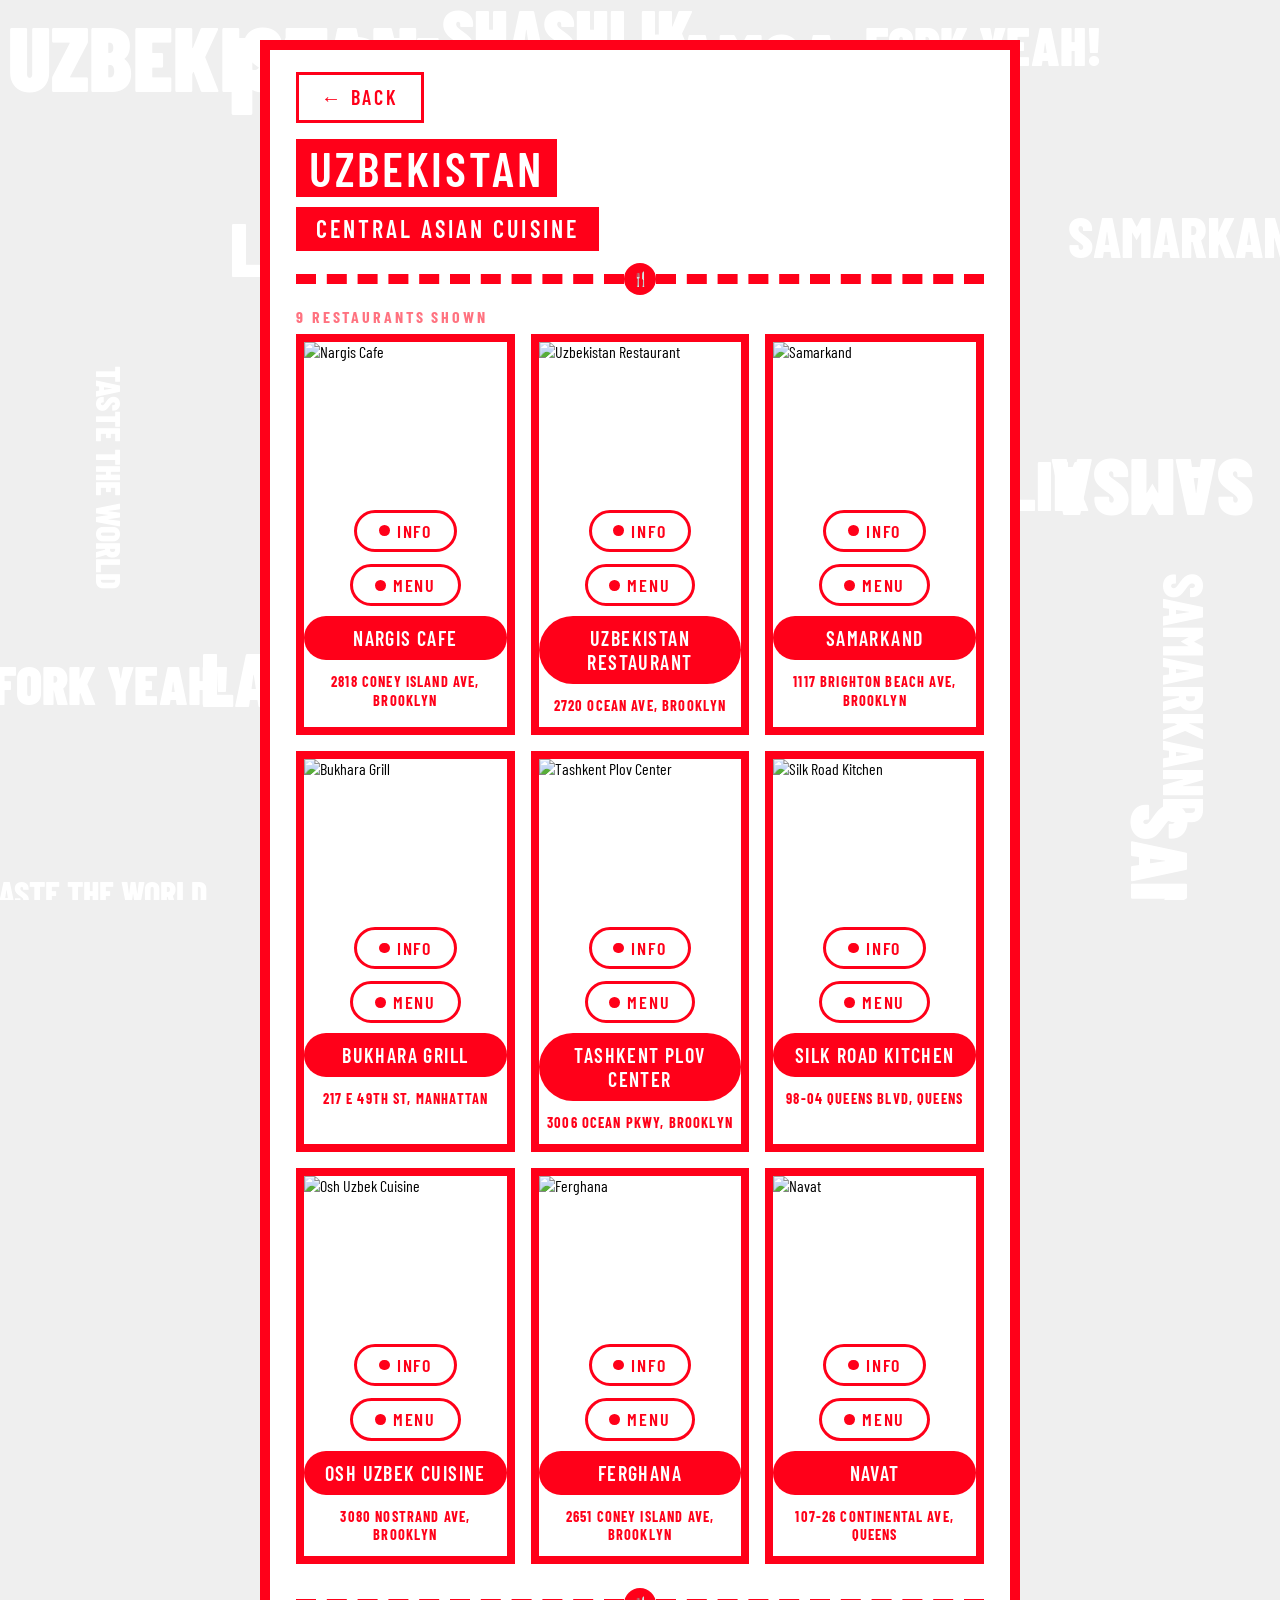
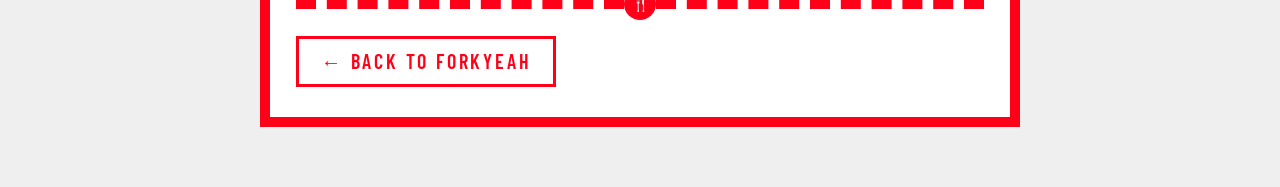
==== uzbekistan.html @ 40f298b9 "css changes" ====
<!DOCTYPE html>
<html lang="en">
<head>
  <meta charset="UTF-8">
  <meta http-equiv="X-UA-Compatible" content="IE=edge">
  <meta name="viewport" content="width=device-width, initial-scale=1.0">
  <title>ForkYeah — Uzbekistan Restaurants</title>

  <link rel="preconnect" href="https://fonts.googleapis.com">
  <link href="https://fonts.googleapis.com/css2?family=Barlow+Condensed:wght@400;600;700;800;900&display=swap" rel="stylesheet">
  <link rel="stylesheet" href="css/style.css">

  <style>
    /* ── Top bar: back left ── */
    .card-nav {
      display: flex;
      align-items: center;
      justify-content: space-between;
      margin-bottom: 1rem;
    }

    .back-btn {
      display: inline-flex;
      align-items: center;
      gap: 0.5em;
      background: transparent;
      color: var(--red);
      font-family: var(--font);
      font-weight: 600;
      font-size: 1.25rem;
      letter-spacing: 0.14em;
      text-transform: uppercase;
      border: 0.1875rem solid var(--red);
      padding: 0.5em 1.1em;
      cursor: pointer;
      text-decoration: none;
      transition: background 0.2s, color 0.2s;
    }

    .back-btn:hover { 
      background: #ff0026; 
      color: #fff;
    }


    /* ── Header: UZBEKISTAN always above badge ── */
    .header-left {
      display: flex;
      flex-direction: column;
      align-items: flex-start;
      gap: 0.35rem;
    }

    /* ── Nine-up grid ── */
    .nine-grid {
      display: grid;
      grid-template-columns: repeat(3, 1fr);
      gap: 1rem;
    }

    /* ── Card internals — all rem/em ── */
    .rest-card-photo {
      width: 100%;
      height: 10rem;
      overflow: hidden;
    }

    .rest-card-photo img {
      width: 100%;
      height: 100%;
      object-fit: cover;
      display: block;
      transition: transform 0.4s ease;
    }

    .rest-card:hover .rest-card-photo img { transform: scale(1.04); }

    .rest-card-actions {
      display: flex;
      justify-content: center;
      gap: 0.75rem;
      padding: 0.5em 0.5em 0;
      flex-wrap: wrap;
    }

    .pill-btn {
      display: flex;
      align-items: center;
      gap: 0.4em;
      border: 0.1875rem solid var(--red);
      background: transparent;
      color: var(--red);
      font-family: var(--font);
      font-weight: 600;
      font-size: clamp(0.75rem, 1.5vw, 1.125rem);
      letter-spacing: 0.1em;
      text-transform: uppercase;
      padding: 0.4em 1.2em;
      border-radius: 2.5em;
      cursor: pointer;
      transition: all 0.25s ease;
      white-space: nowrap;
    }

    .pill-btn:hover {
      background: var(--red);
      color: #fff;
    }

    .pill-dot {
      width: 0.6em;
      height: 0.6em;
      background: currentColor;
      border-radius: 50%;
      flex-shrink: 0;
    }

    .rest-card-name {
      display: block;
      margin: 0.625rem auto;
      font-weight: 600;
      font-size: clamp(0.75rem, 1.8vw, 1.25rem);
      letter-spacing: 0.07em;
      text-transform: uppercase;
      color: #fff;
      background: var(--red);
      padding: 0.5em 0.75em;
      border-radius: 2.5em;
      text-align: center;
      line-height: 1.2;
    }

    .rest-card-addr {
      text-align: center;
      font-weight: 700;
      font-size: clamp(0.65rem, 1.3vw, 0.9rem);
      letter-spacing: 0.08em;
      text-transform: uppercase;
      color: var(--red);
      padding: 0.2em 0.5em 0.75em;
      line-height: 1.3;
    }

    .count-label {
      font-family: var(--font);
      font-weight: 700;
      font-size: 1rem;
      letter-spacing: 0.18em;
      text-transform: uppercase;
      color: var(--red);
      opacity: 0.55;
      margin-bottom: 0.5rem;
    }

    /* ── Responsive ── */
    @media (max-width: 600px) {
      .nine-grid {
        grid-template-columns: 1fr 1fr;
        gap: 0.75rem;
      }

      .rest-card-photo { height: 7.5rem; }

      .back-btn, {
        font-size: 1rem;
        padding: 0.45em 0.9em;
      }
    }

    @media (max-width: 380px) {
      .nine-grid { grid-template-columns: 1fr; }
      .rest-card-photo { height: 11rem; }
    }
  </style>
</head>

<body>

  <div id="bg"></div>

  <section class="page-card">
    <div class="content">

      <div class="card-nav">
        <a href="index.html" class="back-btn">← BACK</a>
      </div>

      <div class="header-row">
        <div class="header-left">
          <div class="title-block"><h1>UZBEKISTAN</h1></div>
          <div class="loc-badge">CENTRAL ASIAN CUISINE</div>
        </div>
      </div>

      <div class="divider">
        <div class="dash"></div>
        <div class="fork-dot">🍴</div>
        <div class="dash"></div>
      </div>

      <p class="count-label">9 RESTAURANTS SHOWN</p>

      <div class="nine-grid">

        <!-- 1. Nargis Cafe -->
        <div class="rest-card">
          <div class="rest-card-photo">
            <img src="https://images.unsplash.com/photo-1504674900247-0877df9cc836?w=400&q=80" alt="Nargis Cafe">
          </div>
          <div class="rest-card-actions">
            <button class="pill-btn" type="button"><span class="pill-dot"></span> info</button>
            <button class="pill-btn" type="button"><span class="pill-dot"></span> menu</button>
          </div>
          <div class="rest-card-name">NARGIS CAFE</div>
          <div class="rest-card-addr">2818 CONEY ISLAND AVE, BROOKLYN</div>
        </div>

        <!-- 2. Uzbekistan Restaurant -->
        <div class="rest-card">
          <div class="rest-card-photo">
            <img src="https://images.unsplash.com/photo-1467003909585-2f8a72700288?w=400&q=80" alt="Uzbekistan Restaurant">
          </div>
          <div class="rest-card-actions">
            <button class="pill-btn" type="button"><span class="pill-dot"></span> info</button>
            <button class="pill-btn" type="button"><span class="pill-dot"></span> menu</button>
          </div>
          <div class="rest-card-name">UZBEKISTAN RESTAURANT</div>
          <div class="rest-card-addr">2720 OCEAN AVE, BROOKLYN</div>
        </div>

        <!-- 3. Samarkand -->
        <div class="rest-card">
          <div class="rest-card-photo">
            <img src="https://images.unsplash.com/photo-1565299624946-b28f40a0ae38?w=400&q=80" alt="Samarkand">
          </div>
          <div class="rest-card-actions">
            <button class="pill-btn" type="button"><span class="pill-dot"></span> info</button>
            <button class="pill-btn" type="button"><span class="pill-dot"></span> menu</button>
          </div>
          <div class="rest-card-name">SAMARKAND</div>
          <div class="rest-card-addr">1117 BRIGHTON BEACH AVE, BROOKLYN</div>
        </div>

        <!-- 4. Bukhara Grill -->
        <div class="rest-card">
          <div class="rest-card-photo">
            <img src="https://images.unsplash.com/photo-1555939594-58d7cb561ad1?w=400&q=80" alt="Bukhara Grill">
          </div>
          <div class="rest-card-actions">
            <button class="pill-btn" type="button"><span class="pill-dot"></span> info</button>
            <button class="pill-btn" type="button"><span class="pill-dot"></span> menu</button>
          </div>
          <div class="rest-card-name">BUKHARA GRILL</div>
          <div class="rest-card-addr">217 E 49TH ST, MANHATTAN</div>
        </div>

        <!-- 5. Tashkent Plov Center -->
        <div class="rest-card">
          <div class="rest-card-photo">
            <img src="https://images.unsplash.com/photo-1547592180-85f173990554?w=400&q=80" alt="Tashkent Plov Center">
          </div>
          <div class="rest-card-actions">
            <button class="pill-btn" type="button"><span class="pill-dot"></span> info</button>
            <button class="pill-btn" type="button"><span class="pill-dot"></span> menu</button>
          </div>
          <div class="rest-card-name">TASHKENT PLOV CENTER</div>
          <div class="rest-card-addr">3006 OCEAN PKWY, BROOKLYN</div>
        </div>

        <!-- 6. Silk Road Kitchen -->
        <div class="rest-card">
          <div class="rest-card-photo">
            <img src="https://images.unsplash.com/photo-1414235077428-338989a2e8c0?w=400&q=80" alt="Silk Road Kitchen">
          </div>
          <div class="rest-card-actions">
            <button class="pill-btn" type="button"><span class="pill-dot"></span> info</button>
            <button class="pill-btn" type="button"><span class="pill-dot"></span> menu</button>
          </div>
          <div class="rest-card-name">SILK ROAD KITCHEN</div>
          <div class="rest-card-addr">98-04 QUEENS BLVD, QUEENS</div>
        </div>

        <!-- 7. Osh Uzbek Cuisine -->
        <div class="rest-card">
          <div class="rest-card-photo">
            <img src="https://images.unsplash.com/photo-1512058564366-18510be2db19?w=400&q=80" alt="Osh Uzbek Cuisine">
          </div>
          <div class="rest-card-actions">
            <button class="pill-btn" type="button"><span class="pill-dot"></span> info</button>
            <button class="pill-btn" type="button"><span class="pill-dot"></span> menu</button>
          </div>
          <div class="rest-card-name">OSH UZBEK CUISINE</div>
          <div class="rest-card-addr">3080 NOSTRAND AVE, BROOKLYN</div>
        </div>

        <!-- 8. Ferghana -->
        <div class="rest-card">
          <div class="rest-card-photo">
            <img src="https://images.unsplash.com/photo-1540189549336-e6e99c3679fe?w=400&q=80" alt="Ferghana">
          </div>
          <div class="rest-card-actions">
            <button class="pill-btn" type="button"><span class="pill-dot"></span> info</button>
            <button class="pill-btn" type="button"><span class="pill-dot"></span> menu</button>
          </div>
          <div class="rest-card-name">FERGHANA</div>
          <div class="rest-card-addr">2651 CONEY ISLAND AVE, BROOKLYN</div>
        </div>

        <!-- 9. Navat -->
        <div class="rest-card">
          <div class="rest-card-photo">
            <img src="https://images.unsplash.com/photo-1563245372-f21724e3856d?w=400&q=80" alt="Navat">
          </div>
          <div class="rest-card-actions">
            <button class="pill-btn" type="button"><span class="pill-dot"></span> info</button>
            <button class="pill-btn" type="button"><span class="pill-dot"></span> menu</button>
          </div>
          <div class="rest-card-name">NAVAT</div>
          <div class="rest-card-addr">107-26 CONTINENTAL AVE, QUEENS</div>
        </div>

      </div>

      <div class="divider" style="margin-top:1.5rem;">
        <div class="dash"></div>
        <div class="fork-dot">🍴</div>
        <div class="dash"></div>
      </div>

      <div style="display:flex; justify-content:space-between; align-items:center; margin-top:1rem; flex-wrap:wrap; gap:0.75rem;">
        <a href="index.html" class="back-btn">← BACK TO FORKYEAH</a>
      </div>

    </div>
  </section>

  <script>
    (function () {
      const bg = document.getElementById('bg');
      const vw = Math.max(window.innerWidth, 1200);
      const words = [
        { t: 'UZBEKISTAN', s: 90, w: 900 },
        { t: 'PLOV', s: 110, w: 900 },
        { t: 'SHASHLIK', s: 70, w: 900 },
        { t: 'SAMSA', s: 80, w: 900 },
        { t: 'FORK YEAH!', s: 54, w: 900 },
        { t: 'LAGMAN', s: 75, w: 900 },
        { t: 'NON', s: 100, w: 900 },
        { t: 'TASHKENT', s: 60, w: 800 },
        { t: 'SAMARKAND', s: 56, w: 800 },
        { t: 'TASTE THE WORLD', s: 34, w: 800 },
      ];
      const COLS = 6, ROWS = 18;
      const cw = vw / COLS, ch = 220;
      let idx = 0;
      for (let r = 0; r < ROWS; r++) {
        for (let c = 0; c < COLS; c++) {
          if (Math.random() < 0.1) continue;
          const item = words[idx++ % words.length];
          const el = document.createElement('div');
          el.className = 'bw';
          el.textContent = item.t;
          el.style.fontSize = item.s + 'px';
          el.style.fontWeight = item.w;
          const jx = (Math.random() - 0.5) * cw * 0.18;
          const jy = (Math.random() - 0.5) * ch * 0.18;
          el.style.left = (c * cw + jx) + 'px';
          el.style.top = (r * ch + jy) + 'px';
          const rots = [0, 0, 0, 90, -90, 180];
          const rot = rots[Math.floor(Math.random() * rots.length)];
          if (rot) el.style.transform = `rotate(${rot}deg)`;
          bg.appendChild(el);
        }
      }
    }());
  </script>

</body>
</html>
---- css/style.css ----
/* ─────────────────────────────────────────────
  FORKYEAH — Global Stylesheet
  Font: Barlow Condensed (loaded in HTML head)
  Primary: #E8192C  |  BG: #EFEFEF
───────────────────────────────────────────── */


*, *::before, *::after {
 margin: 0;
 padding: 0;
 box-sizing: border-box;
}


:root {
 --red:  #ff0019;
 --gray: #ffffff;
 --font: 'Barlow Condensed', sans-serif;
 --card-width: 760px;       /* layout max — intentionally px */
 --border-thick: 0.625rem;  /* 10px → scales with root font */
 --border-mid:   0.5rem;    /* 8px  */
 --border-thin:  0.25rem;   /* 4px  */
}


html, body {
 font-family: var(--font);
 background: #EFEFEF;
 min-height: 100vh;
}


body {
 display: flex;
 flex-direction: column;
 align-items: center;
 padding: 2.5rem 1.25rem 3.75rem;
 gap: 2.25rem;
 position: relative;
 overflow-x: hidden;
}


/* ─── Background wallpaper ────────────────── */
#bg {
 position: fixed;
 inset: 0;
 pointer-events: none;
 z-index: 0;
 overflow: hidden;
}


.bw {
 position: absolute;
 font-family: var(--font);
 font-weight: 900;
 color: var(--gray);
 text-transform: uppercase;
 white-space: nowrap;
 line-height: 1;
 user-select: none;
}


/* ─── Page card ───────────────────────────── */
.page-card {
 position: relative;
 z-index: 1;
 background: #fff;
 border: var(--border-thick) solid var(--red);
 width: var(--card-width);
 max-width: 100%;
}


/* ─── Content padding ─────────────────────── */
.content {
 padding: 1.375rem 1.625rem 1.875rem;
}


/* ─── Header row ──────────────────────────── */
.header-row {
 display: flex;
 justify-content: space-between;
 align-items: flex-start;
 margin-bottom: 0.75rem;
}


.title-block {
 display: inline-block;
 background: var(--red);
 padding: 0.3125em 0.8125em;
}


.title-block h1 {
 font-weight: 600;
 font-size: 3rem;
 color: #fff;
 text-transform: uppercase;
 letter-spacing: 0.06em;
 line-height: 1;
}


.sub-block {
 display: inline-block;
 background: var(--red);
 padding: 0.3125em 0.8125em;
}


.sub-block p {
 font-weight: 600;
 font-size: 3rem;
 color: #fff;
 text-transform: uppercase;
 letter-spacing: 0.08em;
 line-height: 1;
}


.loc-badge {
 display: inline-block;
 color: white;
 font-weight: 600;
 background-color: #ff0019;
 font-size: 1.5rem;
 letter-spacing: 0.13em;
 padding: 0.3125em 0.8125em;
 text-transform: uppercase;
 margin-top: 0.25rem;
}


.page-num {
 text-align: center;
 color: var(--red);
 font-weight: 600;
 line-height: 1;
 padding-top: 0.5rem;
 flex-shrink: 0;
}


.page-num .n {
 display: block;
 font-size: 5.75rem;
 letter-spacing: -0.03em;
 line-height: 0.88;
}


.page-num .p {
 display: block;
 font-size: 1.25rem;
 letter-spacing: 0.35em;
 font-weight: 800;
 margin-top: 0.1875rem;
}


/* ─── Dashed divider ──────────────────────── */
.divider {
 display: flex;
 align-items: center;
 margin: 0.75rem 0;
}


.dash {
 flex: 1;
 border-top: var(--border-thick) dashed var(--red);
}


.fork-dot {
 width: 2rem;
 height: 2rem;
 background: var(--red);
 border-radius: 50%;
 display: flex;
 align-items: center;
 justify-content: center;
 color: #fff;
 font-size: 0.875rem;
 flex-shrink: 0;
}


/* ─── Page 01: Map wrappers ───────────────── */
.map-wrapper {
 border: var(--border-thick) solid var(--red);
 overflow: hidden;
 margin-bottom: 1rem;
 height: 20rem;
}


forkyeah-map {
 --map-width: 100%;
 --map-height: 100%;
 display: block;
 width: 100%;
 height: 100%;
}


.map-placeholder {
 border: var(--border-thick) solid var(--red);
 height: 15rem;
 display: flex;
 align-items: center;
 justify-content: center;
}


.map-placeholder span {
 font-family: var(--font);
 font-weight: 900;
 font-size: 2.625rem;
 color: var(--red);
 text-transform: uppercase;
 letter-spacing: 0.08em;
}


/* ─── Page 02: Restaurant rows ────────────── */
.restaurants {
 display: flex;
 flex-direction: column;
 gap: 0.875rem;
}


/* FIX: fixed height (not min-height) so opening a dropdown
   never pushes the rows below it downward */
.r-row {
 position: relative;
 height: 12.5rem;           /* fixed — dropdowns float over content */
 overflow: visible;         /* let the absolute dropdown escape the row */
}


.r-photo {
 position: absolute;
 border: 3px solid var(--red);
 overflow: hidden;
 width: 13.125rem;
 height: 12.5rem;
 z-index: 2;
}


.r-photo img {
 width: 100%;
 height: 100%;
 object-fit: cover;
 display: block;
 transition: transform 0.4s ease;
}


.r-photo:hover img {
 transform: scale(1.04);
}


/* Photo on right, label on left */
.row-right .r-photo {
 right: 0;
 top: 0;
}


/* Photo on left, label on right */
.row-left .r-photo {
 left: 0;
 top: 4px;
}


.r-info-box {
 position: absolute;
 display: flex;
 flex-direction: column;
 z-index: 4;
 overflow: visible;         /* FIX: let absolute dropdown escape */
}


.r-info-left {
 left: 2rem;
 top: 50%;
 transform: translateY(-50%);
 align-items: flex-start;
 width: 18rem;
}


.r-info-right {
 right: 1.25rem;
 top: 50%;
 transform: translateY(-50%);
 align-items: flex-end;
 width: 18rem;
}


.r-label {
 position: relative;
 border: 2px solid var(--red);
 background: #fff;
 color: var(--red);
 font-weight: 600;
 font-size: 1.5rem;
 letter-spacing: 0.13em;
 padding: 0.3125em 0.8125em;
 text-transform: uppercase;
 white-space: nowrap;
 display: inline-flex;
 align-items: center;
 gap: 0.5em;
 z-index: 5;
 cursor: pointer;
 transition: background 0.25s ease, color 0.25s ease;
 font-family: var(--font);
}


.r-label:hover,
.r-label.active {
 background: var(--red);
 color: #fff;
}


.r-arr {
 font-size: 0.5625em;
}


/* FIX: absolutely positioned so it overlays the page below
   instead of pushing it down */
.r-dropdown {
 position: absolute;       /* FIX: was in flow; now floats */
 top: 100%;
 left: 0;
 width: 100%;
 z-index: 20;

 /* hidden state */
 max-height: 0;
 overflow: hidden;
 opacity: 0;
 pointer-events: none;
 transform: translateY(-6px);
 transition:
   max-height 0.35s ease,
   opacity 0.3s ease,
   transform 0.3s ease,
   padding 0.3s ease;

 background: #fff;
 border: 2px solid var(--red);
 color: var(--red);
 font-size: 0.95rem;
 font-weight: 600;
 line-height: 1.4;
 letter-spacing: 0.03em;
 padding: 0 0.875rem;
}


/* right-side label: align dropdown to right edge */
.r-info-right .r-dropdown {
 left: auto;
 right: 0;
 text-align: left;
}


.r-dropdown.open {
 max-height: 220px;
 opacity: 1;
 pointer-events: auto;
 transform: translateY(0);
 padding: 0.875rem;
 margin-top: 0.2rem;
}


.r-dropdown-title {
 font-size: 1.1rem;
 font-weight: 700;
 letter-spacing: 0.08em;
 margin-bottom: 0.5rem;
 text-transform: uppercase;
}


.r-dropdown-line + .r-dropdown-line {
 margin-top: 0.35rem;
}


/* Connector lines — injected by JS */
.r-line {
 position: absolute;
 height: 2px;
 background: var(--red);
 z-index: 1;
}


.r-dot {
 position: absolute;
 width: 0.5rem;
 height: 0.5rem;
 background: var(--red);
 border-radius: 50%;
 z-index: 3;
 transform: translate(-50%, -50%);
}


/* ─── Page 03: Globe section ──────────────── */
.globe-section {
 display: flex;
 align-items: center;
 justify-content: center;
 gap: 1.25rem;
 padding: 1rem 0;
}


.globe-col-labels {
 display: flex;
 flex-direction: column;
 gap: 1.625rem;
 align-items: flex-end;
}


.globe-col-right {
 align-items: flex-start;
}


/* FIX: relative so the absolute dropdown anchors to it */
.g-info-box {
 position: relative;
 width: 100%;
}


.g-label {
 border: var(--border-thin) solid var(--red);
 background: #fff;
 color: var(--red);
 font-weight: 600;
 font-size: 1.5rem;
 letter-spacing: 0.12em;
 padding: 0.3125em 0.8125em;
 text-transform: uppercase;
 white-space: nowrap;
 display: flex;
 align-items: center;
 justify-content: center;
 gap: 0.5em;
 cursor: pointer;
 transition: background 0.25s ease, color 0.25s ease;
 width: 100%;
 font-family: var(--font);
}


.g-label:hover,
.g-label.active {
 background: var(--red);
 color: #fff;
}


/* FIX: absolutely positioned so it overlays the globe/page
   instead of pushing the globe section around */
.g-dropdown {
 position: absolute;       /* FIX: was in flow; now floats */
 top: 100%;
 left: 0;
 width: 100%;
 z-index: 20;

 /* hidden state */
 max-height: 0;
 overflow: hidden;
 opacity: 0;
 pointer-events: none;
 transform: translateY(-6px);
 transition:
   max-height 0.35s ease,
   opacity 0.3s ease,
   transform 0.3s ease,
   padding 0.3s ease;

 background: #fff;
 border: 2px solid var(--red);
 border-top: none;
 color: var(--red);
 font-size: 1rem;
 font-weight: 600;
 letter-spacing: 0.04em;
 line-height: 1.4;
 padding: 0 0.875rem;
}


.g-dropdown.open {
 max-height: 220px;
 opacity: 1;
 pointer-events: auto;
 transform: translateY(0);
 padding: 0.875rem;
}


/* ─── Page 03: Restaurant cards ───────────── */
.restaurant-cards {
 display: flex;
 gap: 0.75rem;
}


.rest-card {
 flex: 1;
 border: var(--border-mid) solid var(--red);
 overflow: hidden;
 background: #ffffff;
}


.rest-card-photo {
 width: 100%;
 height: 12.5rem;
 overflow: hidden;
}


.rest-card-photo img {
 width: 100%;
 height: 100%;
 object-fit: cover;
 display: block;
 transition: transform 0.4s ease;
}


.rest-card:hover .rest-card-photo img {
 transform: scale(1.04);
}


/* ── Actions row ── */
.rest-card-actions {
 display: flex;
 justify-content: center;
 gap: 1.5rem;
 padding: 0.5em 0.625em 0;
}


.pill-btn {
 display: flex;
 align-items: center;
 gap: 0.5em;
 border: var(--border-thin) solid var(--red);
 background: transparent;
 color: var(--red);
 font-family: var(--font);
 font-weight: 600;
 font-size: 1.125rem;
 letter-spacing: 0.12em;
 text-transform: uppercase;
 padding: 0.556em 2em;
 border-radius: 2.5em;
 cursor: pointer;
 transition: all 0.5s ease;
}


.pill-btn:hover {
 background: var(--red);
 color: #fff;
}


.pill-dot {
 width: 0.875rem;
 height: 0.875rem;
 background: var(--red);
 border-radius: 50%;
}


.rest-card-name {
 display: block;
 margin: 0.75rem auto;
 font-weight: 600;
 font-size: 1.5rem;
 letter-spacing: 0.08em;
 text-transform: uppercase;
 color: #fff;
 background: var(--red);
 padding: 0.667em 1em;
 border-radius: 2.5em;
 text-align: center;
}


.rest-card-addr {
 text-align: center;
 font-weight: 700;
 font-size: 1.125rem;
 letter-spacing: 0.12em;
 text-transform: uppercase;
 color: var(--red);
 padding: 0.25em 0 0.75em;
}


/* ─── View More button ────────────────────── */
.view-more-btn {
 margin-top: 1rem;
 border: var(--border-mid) solid var(--red);
 color: var(--red);
 font-family: var(--font);
 font-weight: 600;
 font-size: 1.5rem;
 letter-spacing: 0.14em;
 text-transform: uppercase;
 text-align: center;
 padding: 0.417em 0.667em;
 display: flex;
 align-items: center;
 justify-content: center;
 gap: 1rem;
 cursor: pointer;
 transition: background 0.15s, color 0.15s;
}


.view-more-btn:hover {
 background: var(--red);
 color: #fff;
}


/* ═══════════════════════════════════════════
  MOBILE RESPONSIVE
═══════════════════════════════════════════ */

@media (max-width: 800px) {
 body {
   padding: 1rem 0.625rem 2.5rem;
   gap: 1.25rem;
 }

 .page-card {
   border-width: 0.375rem;
 }

 .content {
   padding: 1rem 1rem 1.375rem;
 }
}

@media (max-width: 600px) {

 .page-card {
   border-width: 0.3125rem;
 }

 .content {
   padding: 0.75rem 0.75rem 1.125rem;
 }

 .title-block h1 {
   font-size: 1.75rem;
   letter-spacing: 0.04em;
 }

 .sub-block p {
   font-size: 1.25rem;
   letter-spacing: 0.04em;
 }

 .loc-badge {
   font-size: 1rem;
   letter-spacing: 0.08em;
 }

 .page-num .n {
   font-size: 3.25rem;
 }

 .page-num .p {
   font-size: 0.8125rem;
   letter-spacing: 0.2em;
 }

 .dash {
   border-top-width: 0.375rem;
 }

 .map-wrapper {
   height: 13.75rem;
   border-width: 0.3125rem;
   margin-bottom: 0.75rem;
 }

 .map-placeholder {
   height: 8.75rem;
   border-width: 0.3125rem;
 }

 .map-placeholder span {
   font-size: 1.5rem;
 }

 .r-row {
   height: 8.125rem;
 }

 .r-photo {
   width: 8.125rem;
   height: 8.125rem;
 }

 .r-info-left {
   left: 0.5rem;
   width: 12rem;
 }

 .r-info-right {
   right: 0.5rem;
   width: 12rem;
 }

 .r-label {
   font-size: 0.9375rem;
   letter-spacing: 0.06em;
   padding: 0.267em 0.533em;
 }

 .globe-section {
   flex-direction: column;
   gap: 0.75rem;
   padding: 0.625rem 0;
 }

 .globe-col-labels {
   flex-direction: row;
   flex-wrap: wrap;
   justify-content: center;
   gap: 0.5rem;
   align-items: center;
 }

 .globe-col-right {
   align-items: center;
 }

 .g-label {
   font-size: 0.9375rem;
   letter-spacing: 0.07em;
   padding: 0.267em 0.667em;
   border-width: 3px;
 }

 .restaurant-cards {
   flex-direction: column;
   gap: 0.75rem;
 }

 .rest-card-photo {
   height: 10rem;
 }

 .view-more-btn {
   font-size: 0.875rem;
   letter-spacing: 0.1em;
   padding: 0.643em 0.857em;
   gap: 0.5rem;
 }
}
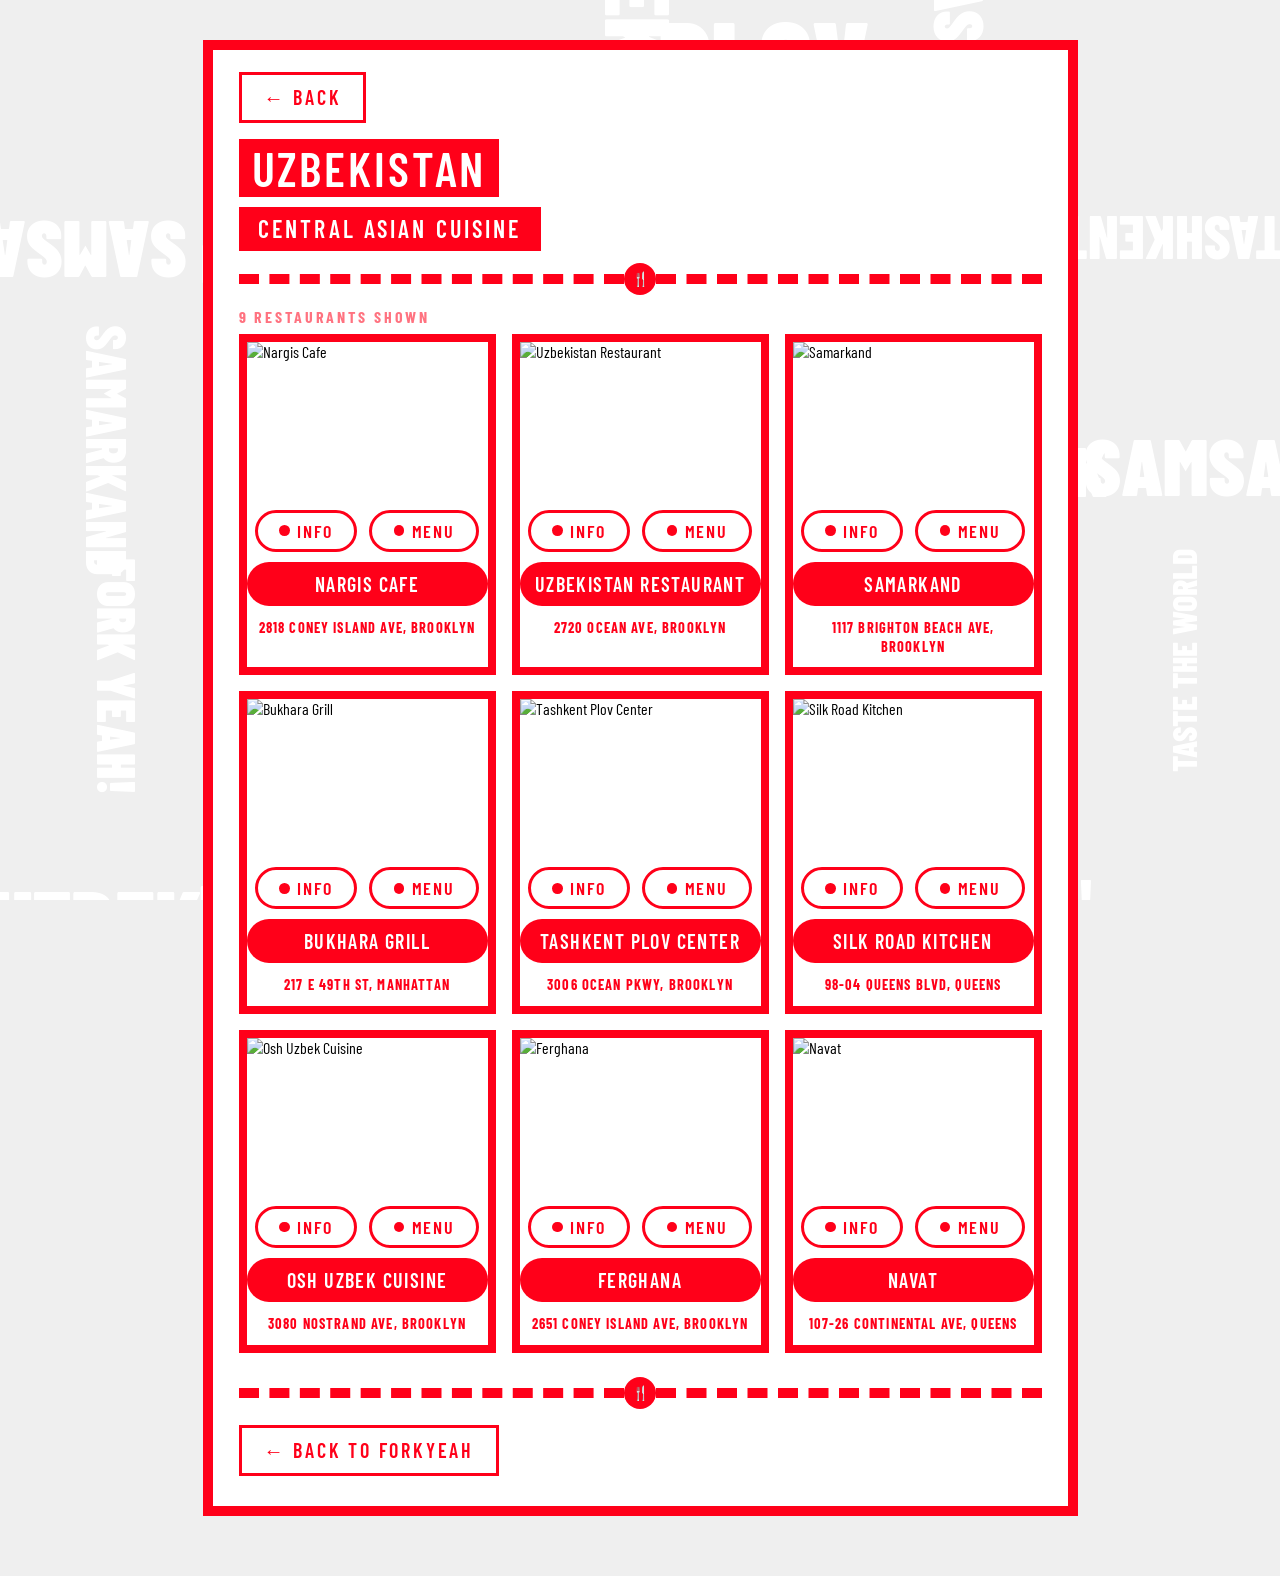
==== commit 71ba4ecd: "fixes" ====
--- a/uzbekistan.html
+++ b/uzbekistan.html
@@ -161,7 +161,7 @@
 
       .rest-card-photo { height: 7.5rem; }
 
-      .back-btn, {
+      .back-btn {
         font-size: 1rem;
         padding: 0.45em 0.9em;
       }
--- a/css/style.css
+++ b/css/style.css
@@ -16,7 +16,7 @@
  --red:  #ff0019;
  --gray: #ffffff;
  --font: 'Barlow Condensed', sans-serif;
- --card-width: 760px;       /* layout max — intentionally px */
+ --card-width: 875px;       /* layout max — intentionally px */
  --border-thick: 0.625rem;  /* 10px → scales with root font */
  --border-mid:   0.5rem;    /* 8px  */
  --border-thin:  0.25rem;   /* 4px  */
@@ -633,28 +633,29 @@
 
 /* ─── View More button ────────────────────── */
 .view-more-btn {
- margin-top: 1rem;
- border: var(--border-mid) solid var(--red);
- color: var(--red);
- font-family: var(--font);
- font-weight: 600;
- font-size: 1.5rem;
- letter-spacing: 0.14em;
- text-transform: uppercase;
- text-align: center;
- padding: 0.417em 0.667em;
- display: flex;
- align-items: center;
- justify-content: center;
- gap: 1rem;
- cursor: pointer;
- transition: background 0.15s, color 0.15s;
-}
-
-
+  margin-top: 1rem;
+  display: flex;
+  align-items: center;
+  justify-content: center;
+  gap: 1rem;
+  font-family: var(--font);
+  font-weight: 600;
+  font-size: 1.5rem;
+  letter-spacing: 0.14em;
+  text-transform: uppercase;
+  color: var(--red);
+  text-decoration: none;
+  padding: 0.417em 0.667em;
+  border: 5px solid var(--red);
+  background: transparent;
+  cursor: pointer;
+  transition: background 0.15s ease, color 0.15s ease;
+}
+
+/* Hover state */
 .view-more-btn:hover {
- background: var(--red);
- color: #fff;
+  background: var(--red);
+  color: #fff;
 }
 
 
